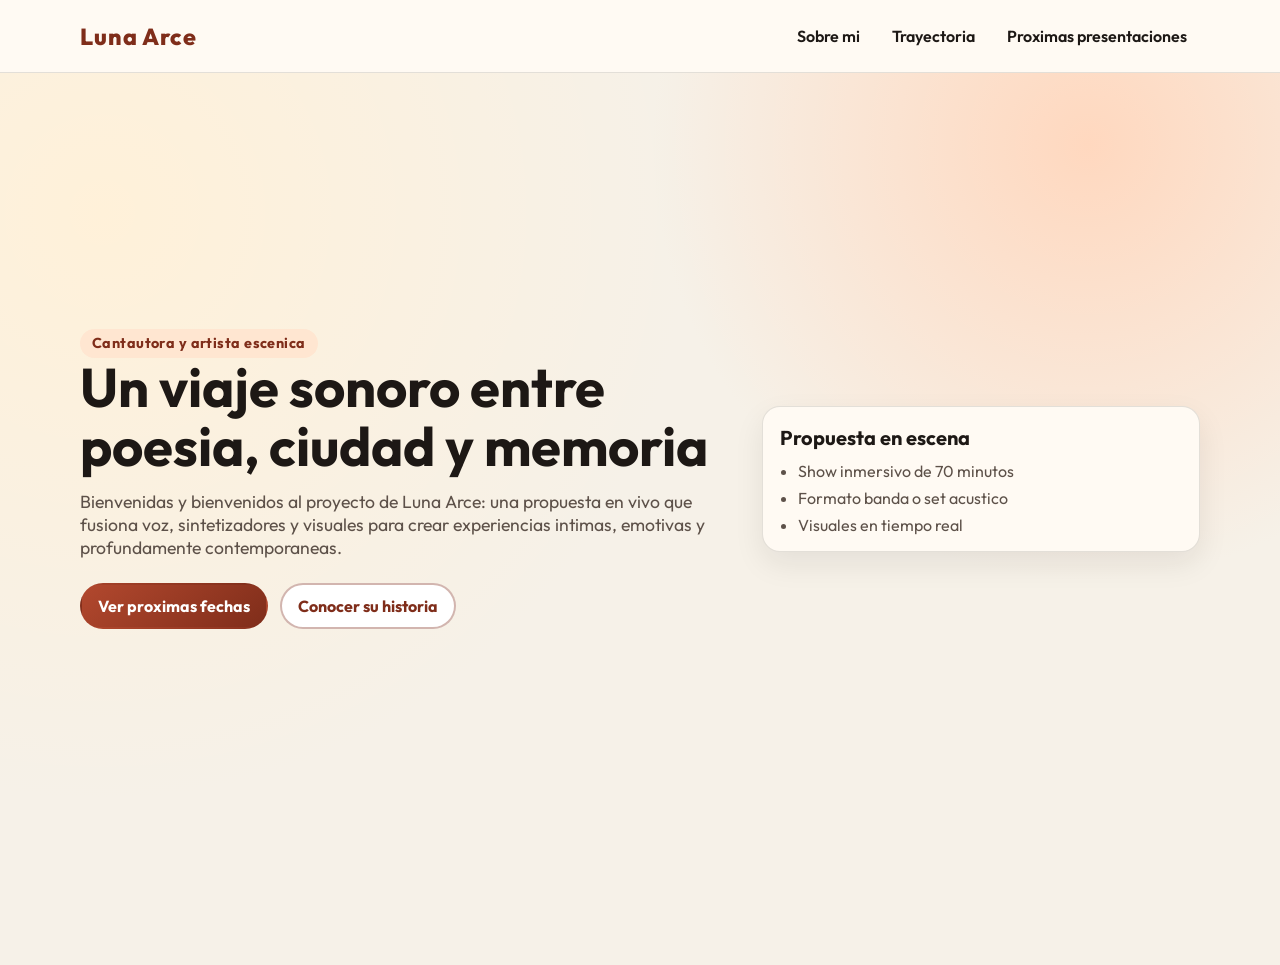
==== index.html @ 6edcebe6 "Primera subida con index y about me listo y funcionando" ====
<!DOCTYPE html>
<html lang="es">
<head>
    <meta charset="UTF-8">
    <meta name="viewport" content="width=device-width, initial-scale=1.0">
    <title>Luna Arce | Bienvenida</title>
    <meta name="description" content="Landing oficial de Luna Arce con una bienvenida clara a su universo artistico.">
    <link rel="stylesheet" href="styles.css">
</head>
<body>
    <a class="skip-link" href="#contenido-principal">Saltar al contenido principal</a>

    <header class="site-header" aria-label="Encabezado principal">
        <div class="container nav-wrap">
            <a class="brand" href="index.html" aria-label="Ir al inicio">Luna Arce</a>

            <nav aria-label="Navegacion principal">
                <ul class="nav-list">
                    <li><a href="aboutme.html">Sobre mi</a></li>
                    <li><a href="index.html#trayectoria">Trayectoria</a></li>
                    <li><a href="index.html#presentaciones">Proximas presentaciones</a></li>
                </ul>
            </nav>
        </div>
    </header>

    <main id="contenido-principal">
        <section id="inicio" class="hero" aria-labelledby="hero-title">
            <div class="container hero-grid">
                <div class="hero-copy">
                    <p class="eyebrow">Cantautora y artista escenica</p>
                    <h1 id="hero-title">Un viaje sonoro entre poesia, ciudad y memoria</h1>
                    <p class="hero-description">
                        Bienvenidas y bienvenidos al proyecto de Luna Arce: una propuesta en vivo
                        que fusiona voz, sintetizadores y visuales para crear experiencias intimas,
                        emotivas y profundamente contemporaneas.
                    </p>
                    <div class="hero-actions">
                        <a class="btn-primary" href="index.html#presentaciones">Ver proximas fechas</a>
                        <a class="btn-secondary" href="aboutme.html">Conocer su historia</a>
                    </div>
                </div>

                <aside class="hero-highlight" aria-label="Resumen del proyecto artistico">
                    <h2>Propuesta en escena</h2>
                    <ul>
                        <li>Show inmersivo de 70 minutos</li>
                        <li>Formato banda o set acustico</li>
                        <li>Visuales en tiempo real</li>
                    </ul>
                </aside>
            </div>
        </section>

        <section id="trayectoria" class="anchor-placeholder" aria-label="Ancla de trayectoria"></section>
        <section id="presentaciones" class="anchor-placeholder" aria-label="Ancla de proximas presentaciones"></section>
    </main>
</body>
</html>
---- styles.css ----
@import url("https://fonts.googleapis.com/css2?family=Outfit:wght@400;600;700;800&display=swap");

:root {
    --bg: #f6f1e8;
    --surface: #fffaf2;
    --text: #1d1815;
    --muted: #5d5149;
    --accent: #b2482e;
    --accent-strong: #7f2d1a;
    --focus: #0b63ce;
    --border: rgba(29, 24, 21, 0.12);
}

* {
    box-sizing: border-box;
}

html {
    scroll-behavior: smooth;
}

body {
    margin: 0;
    font-family: "Outfit", "Segoe UI", sans-serif;
    color: var(--text);
    background:
        radial-gradient(circle at 85% 15%, #ffd8bf 0%, transparent 32%),
        radial-gradient(circle at 8% 22%, #fff1d9 0%, transparent 42%),
        var(--bg);
}

.container {
    width: min(1120px, 92%);
    margin: 0 auto;
}

.skip-link {
    position: absolute;
    left: -9999px;
    top: 0;
    background: var(--accent-strong);
    color: #fff;
    padding: 0.75rem 1rem;
    font-weight: 700;
}

.skip-link:focus {
    left: 1rem;
    top: 1rem;
    z-index: 1000;
}

.site-header {
    position: sticky;
    top: 0;
    z-index: 10;
    background: color-mix(in srgb, var(--surface) 93%, white 7%);
    border-bottom: 1px solid var(--border);
    backdrop-filter: blur(6px);
}

.nav-wrap {
    min-height: 4.5rem;
    display: flex;
    align-items: center;
    justify-content: space-between;
    gap: 1rem;
}

.brand {
    font-weight: 800;
    font-size: clamp(1.2rem, 2vw, 1.45rem);
    letter-spacing: 0.04em;
    color: var(--accent-strong);
    text-decoration: none;
}

.nav-list {
    list-style: none;
    margin: 0;
    padding: 0;
    display: flex;
    align-items: center;
    gap: 0.4rem;
}

.nav-list a {
    display: inline-block;
    padding: 0.55rem 0.8rem;
    border-radius: 999px;
    color: var(--text);
    text-decoration: none;
    font-weight: 600;
    transition: background-color 0.2s ease, color 0.2s ease;
}

.nav-list a:hover {
    background: #f4e2d3;
    color: var(--accent-strong);
}

.nav-list a[aria-current="page"] {
    background: #f4e2d3;
    color: var(--accent-strong);
}

.brand:focus-visible,
.nav-list a:focus-visible {
    outline: 3px solid var(--focus);
    outline-offset: 2px;
}

.hero {
    min-height: calc(100vh - 4.5rem);
    display: grid;
    align-items: center;
    padding: 3rem 0 4rem;
}

.hero-grid {
    display: grid;
    grid-template-columns: 1.2fr 0.8fr;
    gap: 1.5rem;
    align-items: center;
}

.eyebrow {
    display: inline-block;
    margin: 0;
    padding: 0.35rem 0.75rem;
    border-radius: 999px;
    font-size: 0.9rem;
    font-weight: 700;
    letter-spacing: 0.03em;
    color: var(--accent-strong);
    background: #ffe6d1;
}

.hero-copy h1 {
    margin-top: 0;
    margin-bottom: 0.9rem;
    color: var(--text);
    font-size: clamp(2rem, 5vw, 3.4rem);
    line-height: 1.08;
    max-width: 18ch;
}

.hero-description {
    margin: 0;
    color: var(--muted);
    font-size: clamp(1rem, 1.4vw, 1.1rem);
    max-width: 56ch;
}

.hero-actions {
    margin-top: 1.5rem;
    display: flex;
    flex-wrap: wrap;
    gap: 0.75rem;
}

.btn-primary,
.btn-secondary {
    display: inline-block;
    text-decoration: none;
    font-weight: 700;
    padding: 0.7rem 1rem;
    border-radius: 999px;
    border: 2px solid transparent;
}

.btn-primary {
    background: linear-gradient(140deg, var(--accent) 0%, var(--accent-strong) 100%);
    color: #fff;
}

.btn-secondary {
    background: #fff;
    color: var(--accent-strong);
    border-color: rgba(127, 45, 26, 0.35);
}

.btn-primary:hover,
.btn-secondary:hover {
    transform: translateY(-1px);
}

.btn-primary:focus-visible,
.btn-secondary:focus-visible {
    outline: 3px solid var(--focus);
    outline-offset: 2px;
}

.hero-highlight {
    background: color-mix(in srgb, var(--surface) 92%, white 8%);
    border: 1px solid var(--border);
    border-radius: 18px;
    padding: 1.1rem 1.1rem 1rem;
    box-shadow: 0 12px 30px rgba(29, 24, 21, 0.08);
}

.hero-highlight h2 {
    margin-top: 0;
    margin-bottom: 0.7rem;
    font-size: 1.25rem;
}

.hero-highlight ul {
    margin: 0;
    padding-left: 1.1rem;
    color: var(--muted);
}

.hero-highlight li + li {
    margin-top: 0.45rem;
}

.anchor-placeholder {
    min-height: 2rem;
}

.page-main {
    padding: 2.5rem 0 4rem;
}

.section-shell + .section-shell {
    margin-top: 1.2rem;
}

.page-title {
    margin: 0.35rem 0 0.8rem;
    font-size: clamp(1.9rem, 4.5vw, 3rem);
    line-height: 1.12;
}

.section-intro {
    max-width: 60ch;
    margin: 0;
    color: var(--muted);
    font-size: 1.06rem;
}

.about-grid {
    display: grid;
    grid-template-columns: 1.1fr 0.9fr;
    gap: 1rem;
}

.about-card {
    background: color-mix(in srgb, var(--surface) 94%, white 6%);
    border: 1px solid var(--border);
    border-radius: 18px;
    padding: 1.15rem;
    box-shadow: 0 10px 24px rgba(29, 24, 21, 0.07);
}

.about-card h2 {
    margin-top: 0;
    margin-bottom: 0.7rem;
    font-size: 1.3rem;
}

.about-card p {
    color: var(--muted);
}

.about-card ul {
    margin: 0;
    padding-left: 1.1rem;
    color: var(--muted);
}

.about-card li + li {
    margin-top: 0.45rem;
}

.quote-block {
    border-left: 5px solid var(--accent);
    padding: 0.35rem 0 0.35rem 1rem;
    max-width: 60ch;
}

.quote-block p {
    margin: 0;
    color: var(--text);
    font-size: clamp(1.05rem, 2vw, 1.3rem);
    line-height: 1.45;
}

.quote-block span {
    display: inline-block;
    margin-top: 0.55rem;
    color: var(--muted);
    font-weight: 700;
}

@media (max-width: 820px) {
    .nav-wrap {
        flex-direction: column;
        align-items: flex-start;
        padding: 0.75rem 0;
    }

    .nav-list {
        width: 100%;
        flex-wrap: wrap;
        gap: 0.45rem;
    }

    .hero {
        padding: 2rem 0 3rem;
    }

    .hero-grid {
        grid-template-columns: 1fr;
        gap: 1rem;
    }

    .hero-copy h1 {
        max-width: none;
    }

    .about-grid {
        grid-template-columns: 1fr;
    }
}
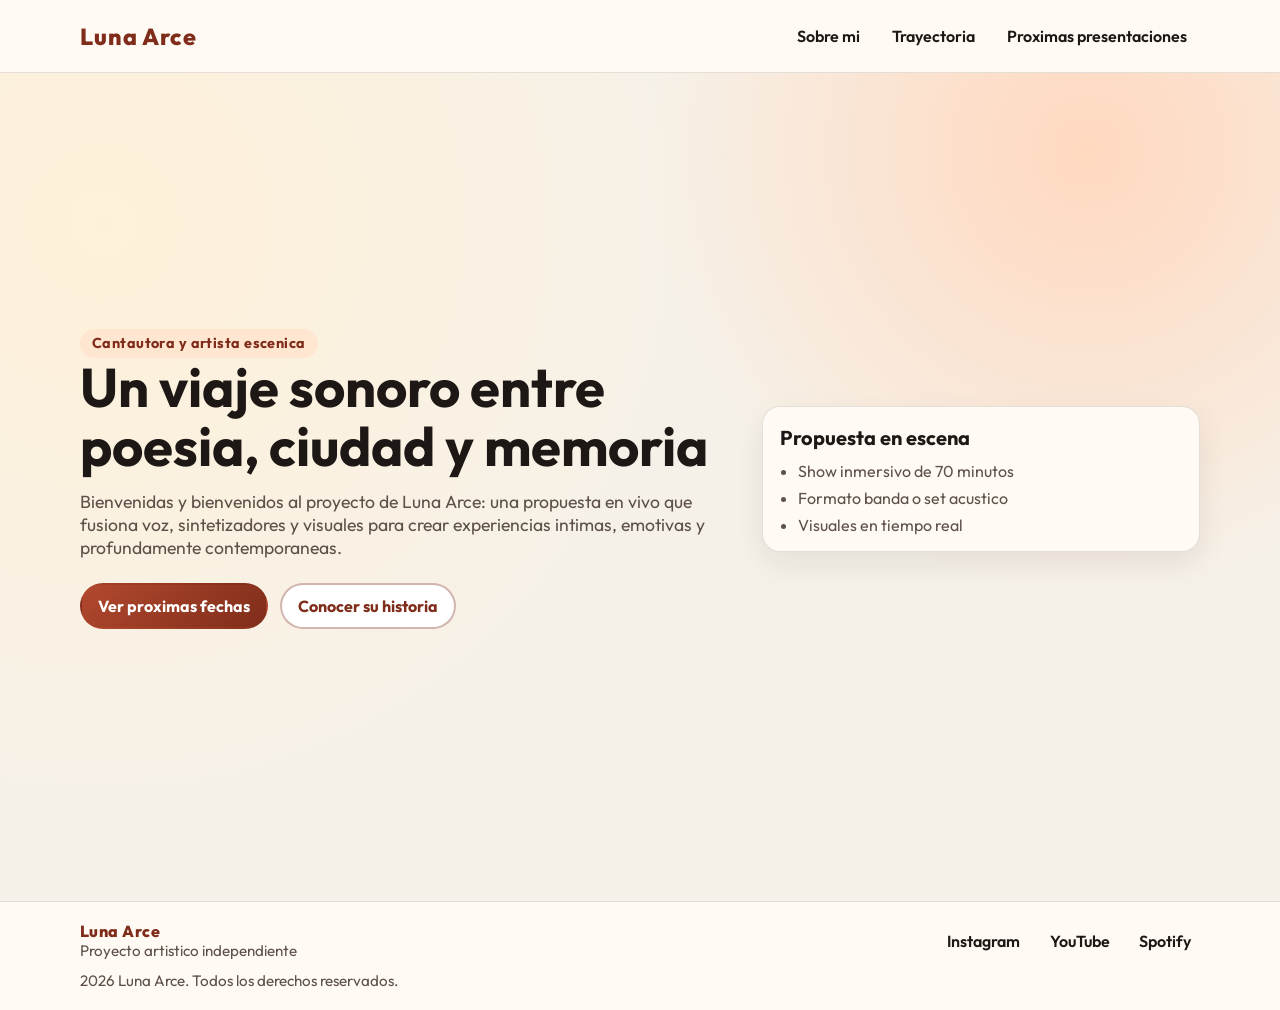
==== commit 44c1add9: "Se agrego la seccion de trayectoria, presentaciones y el footer a todas las paginas" ====
--- a/index.html
+++ b/index.html
@@ -17,8 +17,8 @@
             <nav aria-label="Navegacion principal">
                 <ul class="nav-list">
                     <li><a href="aboutme.html">Sobre mi</a></li>
-                    <li><a href="index.html#trayectoria">Trayectoria</a></li>
-                    <li><a href="index.html#presentaciones">Proximas presentaciones</a></li>
+                    <li><a href="trayectoria.html">Trayectoria</a></li>
+                    <li><a href="presentaciones.html">Proximas presentaciones</a></li>
                 </ul>
             </nav>
         </div>
@@ -36,7 +36,7 @@
                         emotivas y profundamente contemporaneas.
                     </p>
                     <div class="hero-actions">
-                        <a class="btn-primary" href="index.html#presentaciones">Ver proximas fechas</a>
+                        <a class="btn-primary" href="presentaciones.html">Ver proximas fechas</a>
                         <a class="btn-secondary" href="aboutme.html">Conocer su historia</a>
                     </div>
                 </div>
@@ -52,8 +52,25 @@
             </div>
         </section>
 
-        <section id="trayectoria" class="anchor-placeholder" aria-label="Ancla de trayectoria"></section>
-        <section id="presentaciones" class="anchor-placeholder" aria-label="Ancla de proximas presentaciones"></section>
     </main>
+
+    <footer class="site-footer" aria-label="Pie de pagina">
+        <div class="container footer-wrap">
+            <div>
+                <p class="footer-brand">Luna Arce</p>
+                <p class="footer-copy">Proyecto artistico independiente</p>
+            </div>
+
+            <nav aria-label="Redes sociales">
+                <ul class="footer-links">
+                    <li><a href="https://www.instagram.com/" target="_blank" rel="noopener noreferrer">Instagram</a></li>
+                    <li><a href="https://www.youtube.com/" target="_blank" rel="noopener noreferrer">YouTube</a></li>
+                    <li><a href="https://open.spotify.com/" target="_blank" rel="noopener noreferrer">Spotify</a></li>
+                </ul>
+            </nav>
+
+            <p class="footer-legal">2026 Luna Arce. Todos los derechos reservados.</p>
+        </div>
+    </footer>
 </body>
 </html>
--- a/styles.css
+++ b/styles.css
@@ -215,10 +215,6 @@
     margin-top: 0.45rem;
 }
 
-.anchor-placeholder {
-    min-height: 2rem;
-}
-
 .page-main {
     padding: 2.5rem 0 4rem;
 }
@@ -294,6 +290,169 @@
     font-weight: 700;
 }
 
+.timeline-list {
+    list-style: none;
+    margin: 0;
+    padding: 0;
+    display: grid;
+    gap: 0.95rem;
+}
+
+.timeline-item {
+    background: color-mix(in srgb, var(--surface) 94%, white 6%);
+    border: 1px solid var(--border);
+    border-left: 6px solid var(--accent);
+    border-radius: 16px;
+    padding: 1rem 1.05rem;
+    box-shadow: 0 10px 22px rgba(29, 24, 21, 0.07);
+}
+
+.timeline-item h2 {
+    margin-top: 0;
+    margin-bottom: 0.55rem;
+    font-size: clamp(1.1rem, 2.4vw, 1.35rem);
+}
+
+.timeline-item p {
+    margin: 0;
+    color: var(--muted);
+}
+
+.stats-grid {
+    display: grid;
+    grid-template-columns: repeat(3, minmax(0, 1fr));
+    gap: 0.9rem;
+}
+
+.stat-card {
+    background: color-mix(in srgb, var(--surface) 94%, white 6%);
+    border: 1px solid var(--border);
+    border-radius: 16px;
+    padding: 1rem;
+    box-shadow: 0 10px 22px rgba(29, 24, 21, 0.07);
+}
+
+.stat-number {
+    margin: 0;
+    font-size: clamp(1.8rem, 4.5vw, 2.5rem);
+    font-weight: 800;
+    color: var(--accent-strong);
+}
+
+.stat-label {
+    margin: 0.35rem 0 0;
+    color: var(--muted);
+}
+
+.event-grid {
+    display: grid;
+    grid-template-columns: repeat(3, minmax(0, 1fr));
+    gap: 0.9rem;
+}
+
+.event-card {
+    background: color-mix(in srgb, var(--surface) 94%, white 6%);
+    border: 1px solid var(--border);
+    border-radius: 16px;
+    padding: 1rem;
+    box-shadow: 0 10px 22px rgba(29, 24, 21, 0.07);
+}
+
+.event-city {
+    margin: 0;
+    color: var(--accent-strong);
+    font-weight: 700;
+    letter-spacing: 0.02em;
+}
+
+.event-card h2 {
+    margin: 0.35rem 0 0.55rem;
+    font-size: 1.35rem;
+}
+
+.event-date {
+    margin: 0;
+    font-weight: 700;
+    color: var(--text);
+}
+
+.event-copy {
+    margin: 0.55rem 0 1rem;
+    color: var(--muted);
+}
+
+.notice-box {
+    background: color-mix(in srgb, var(--surface) 95%, white 5%);
+    border: 1px solid var(--border);
+    border-radius: 16px;
+    padding: 1.1rem;
+    box-shadow: 0 10px 22px rgba(29, 24, 21, 0.07);
+}
+
+.notice-box h2 {
+    margin-top: 0;
+    margin-bottom: 0.55rem;
+    font-size: 1.4rem;
+}
+
+.notice-box p {
+    margin-top: 0;
+    color: var(--muted);
+}
+
+.site-footer {
+    border-top: 1px solid var(--border);
+    background: color-mix(in srgb, var(--surface) 95%, white 5%);
+    padding: 1.2rem 0;
+}
+
+.footer-wrap {
+    display: grid;
+    grid-template-columns: 1fr auto;
+    gap: 0.7rem 1.2rem;
+    align-items: center;
+}
+
+.footer-brand {
+    margin: 0;
+    font-weight: 800;
+    color: var(--accent-strong);
+    letter-spacing: 0.03em;
+}
+
+.footer-copy,
+.footer-legal {
+    margin: 0;
+    color: var(--muted);
+    font-size: 0.95rem;
+}
+
+.footer-links {
+    list-style: none;
+    margin: 0;
+    padding: 0;
+    display: flex;
+    gap: 0.75rem;
+}
+
+.footer-links a {
+    color: var(--text);
+    text-decoration: none;
+    font-weight: 600;
+    padding: 0.3rem 0.55rem;
+    border-radius: 999px;
+}
+
+.footer-links a:hover {
+    background: #f4e2d3;
+    color: var(--accent-strong);
+}
+
+.footer-links a:focus-visible {
+    outline: 3px solid var(--focus);
+    outline-offset: 2px;
+}
+
 @media (max-width: 820px) {
     .nav-wrap {
         flex-direction: column;
@@ -323,4 +482,21 @@
     .about-grid {
         grid-template-columns: 1fr;
     }
-}
+
+    .stats-grid {
+        grid-template-columns: 1fr;
+    }
+
+    .event-grid {
+        grid-template-columns: 1fr;
+    }
+
+    .footer-wrap {
+        grid-template-columns: 1fr;
+        align-items: start;
+    }
+
+    .footer-links {
+        flex-wrap: wrap;
+    }
+}
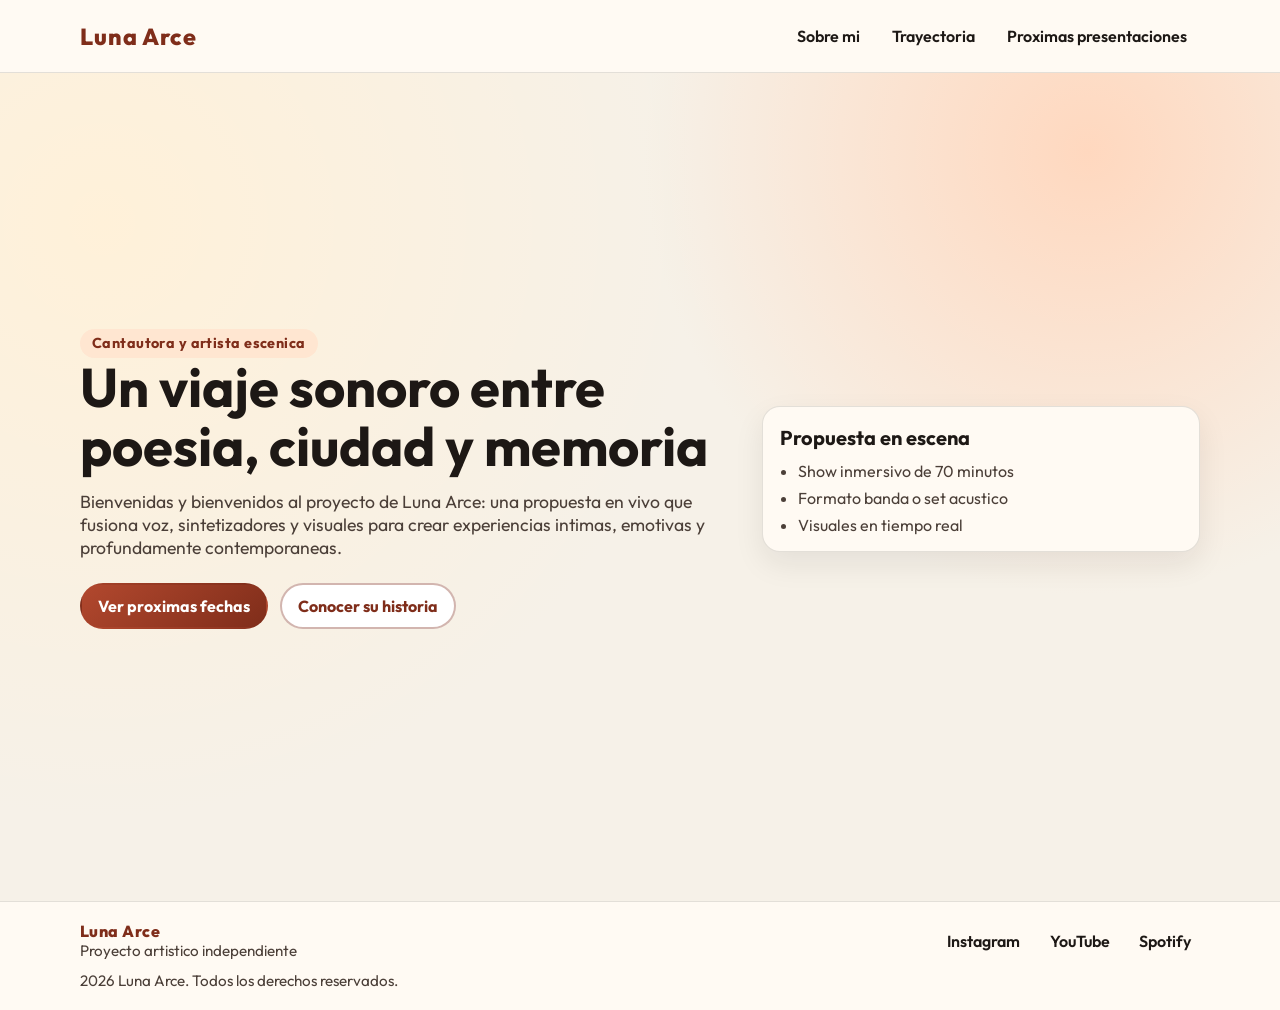
==== commit 00baab2d: "version final responsive" ====
--- a/index.html
+++ b/index.html
@@ -5,7 +5,52 @@
     <meta name="viewport" content="width=device-width, initial-scale=1.0">
     <title>Luna Arce | Bienvenida</title>
     <meta name="description" content="Landing oficial de Luna Arce con una bienvenida clara a su universo artistico.">
+        <meta name="robots" content="index,follow">
+        <meta name="author" content="Luna Arce">
+        <link rel="canonical" href="https://lunaarce.art/">
+
+        <meta property="og:type" content="website">
+        <meta property="og:locale" content="es_ES">
+        <meta property="og:site_name" content="Luna Arce">
+        <meta property="og:title" content="Luna Arce | Bienvenida">
+        <meta property="og:description" content="Bienvenida oficial al universo artistico de Luna Arce.">
+        <meta property="og:url" content="https://lunaarce.art/">
+        <meta property="og:image" content="https://images.unsplash.com/photo-1516280440614-37939bbacd81?auto=format&fit=crop&w=1200&q=80">
+
+        <meta name="twitter:card" content="summary_large_image">
+        <meta name="twitter:title" content="Luna Arce | Bienvenida">
+        <meta name="twitter:description" content="Conoce la propuesta escenica de Luna Arce y sus proximas fechas.">
+        <meta name="twitter:image" content="https://images.unsplash.com/photo-1516280440614-37939bbacd81?auto=format&fit=crop&w=1200&q=80">
+
     <link rel="stylesheet" href="styles.css">
+    <script src="script.js" defer></script>
+
+        <script type="application/ld+json">
+        {
+            "@context": "https://schema.org",
+            "@graph": [
+                {
+                    "@type": "WebSite",
+                    "name": "Luna Arce",
+                    "url": "https://lunaarce.art/",
+                    "inLanguage": "es"
+                },
+                {
+                    "@type": "Person",
+                    "name": "Luna Arce",
+                    "jobTitle": "Cantautora y artista escenica",
+                    "url": "https://lunaarce.art/",
+                    "description": "Artista independiente que fusiona poesia, cancion y puesta en escena audiovisual.",
+                    "image": "https://images.unsplash.com/photo-1516280440614-37939bbacd81?auto=format&fit=crop&w=1200&q=80",
+                    "sameAs": [
+                        "https://www.instagram.com/",
+                        "https://www.youtube.com/",
+                        "https://open.spotify.com/"
+                    ]
+                }
+            ]
+        }
+        </script>
 </head>
 <body>
     <a class="skip-link" href="#contenido-principal">Saltar al contenido principal</a>
@@ -14,8 +59,15 @@
         <div class="container nav-wrap">
             <a class="brand" href="index.html" aria-label="Ir al inicio">Luna Arce</a>
 
-            <nav aria-label="Navegacion principal">
-                <ul class="nav-list">
+            <nav class="site-nav" aria-label="Navegacion principal">
+                <button class="nav-toggle" type="button" aria-expanded="false" aria-controls="primary-navigation" aria-label="Abrir navegacion principal">
+                    <span class="nav-toggle-box" aria-hidden="true">
+                        <span class="nav-toggle-bar"></span>
+                        <span class="nav-toggle-bar"></span>
+                        <span class="nav-toggle-bar"></span>
+                    </span>
+                </button>
+                <ul id="primary-navigation" class="nav-list" data-visible="false">
                     <li><a href="aboutme.html">Sobre mi</a></li>
                     <li><a href="trayectoria.html">Trayectoria</a></li>
                     <li><a href="presentaciones.html">Proximas presentaciones</a></li>
@@ -63,9 +115,9 @@
 
             <nav aria-label="Redes sociales">
                 <ul class="footer-links">
-                    <li><a href="https://www.instagram.com/" target="_blank" rel="noopener noreferrer">Instagram</a></li>
-                    <li><a href="https://www.youtube.com/" target="_blank" rel="noopener noreferrer">YouTube</a></li>
-                    <li><a href="https://open.spotify.com/" target="_blank" rel="noopener noreferrer">Spotify</a></li>
+                    <li><a href="https://www.instagram.com/" target="_blank" rel="noopener noreferrer">Instagram<span class="sr-only"> (abre en nueva pestana)</span></a></li>
+                    <li><a href="https://www.youtube.com/" target="_blank" rel="noopener noreferrer">YouTube<span class="sr-only"> (abre en nueva pestana)</span></a></li>
+                    <li><a href="https://open.spotify.com/" target="_blank" rel="noopener noreferrer">Spotify<span class="sr-only"> (abre en nueva pestana)</span></a></li>
                 </ul>
             </nav>
 
--- a/styles.css
+++ b/styles.css
@@ -4,7 +4,7 @@
     --bg: #f6f1e8;
     --surface: #fffaf2;
     --text: #1d1815;
-    --muted: #5d5149;
+    --muted: #4b3f38;
     --accent: #b2482e;
     --accent-strong: #7f2d1a;
     --focus: #0b63ce;
@@ -20,6 +20,10 @@
 }
 
 body {
+    min-height: 100vh;
+    min-height: 100dvh;
+    display: flex;
+    flex-direction: column;
     margin: 0;
     font-family: "Outfit", "Segoe UI", sans-serif;
     color: var(--text);
@@ -29,9 +33,25 @@
         var(--bg);
 }
 
+main {
+    flex: 1 0 auto;
+}
+
 .container {
     width: min(1120px, 92%);
     margin: 0 auto;
+}
+
+.sr-only {
+    position: absolute;
+    width: 1px;
+    height: 1px;
+    padding: 0;
+    margin: -1px;
+    overflow: hidden;
+    clip: rect(0, 0, 0, 0);
+    white-space: nowrap;
+    border: 0;
 }
 
 .skip-link {
@@ -73,6 +93,40 @@
     letter-spacing: 0.04em;
     color: var(--accent-strong);
     text-decoration: none;
+    white-space: nowrap;
+}
+
+.site-nav {
+    position: relative;
+}
+
+.nav-toggle {
+    display: none;
+    border: 1px solid rgba(127, 45, 26, 0.35);
+    background: #fff;
+    color: var(--accent-strong);
+    border-radius: 999px;
+    font-weight: 700;
+    width: 2.3rem;
+    height: 2.3rem;
+    padding: 0;
+    cursor: pointer;
+}
+
+.nav-toggle-box {
+    width: 1rem;
+    height: 0.82rem;
+    display: inline-flex;
+    flex-direction: column;
+    justify-content: space-between;
+}
+
+.nav-toggle-bar {
+    display: block;
+    width: 100%;
+    height: 2px;
+    background: var(--accent-strong);
+    border-radius: 999px;
 }
 
 .nav-list {
@@ -105,7 +159,8 @@
 }
 
 .brand:focus-visible,
-.nav-list a:focus-visible {
+.nav-list a:focus-visible,
+.nav-toggle:focus-visible {
     outline: 3px solid var(--focus);
     outline-offset: 2px;
 }
@@ -401,6 +456,7 @@
 }
 
 .site-footer {
+    margin-top: auto;
     border-top: 1px solid var(--border);
     background: color-mix(in srgb, var(--surface) 95%, white 5%);
     padding: 1.2rem 0;
@@ -453,17 +509,68 @@
     outline-offset: 2px;
 }
 
+@media (prefers-reduced-motion: reduce) {
+    html {
+        scroll-behavior: auto;
+    }
+
+    *,
+    *::before,
+    *::after {
+        animation-duration: 0.01ms !important;
+        animation-iteration-count: 1 !important;
+        transition-duration: 0.01ms !important;
+    }
+
+    .btn-primary:hover,
+    .btn-secondary:hover {
+        transform: none;
+    }
+}
+
 @media (max-width: 820px) {
     .nav-wrap {
+        justify-content: space-between;
+        align-items: center;
+        padding: 0.75rem 0;
+        min-height: auto;
+        gap: 0.75rem;
+    }
+
+    .site-nav {
+        width: auto;
+        margin-left: auto;
+    }
+
+    .nav-toggle {
+        display: inline-flex;
+        align-items: center;
+        justify-content: center;
+    }
+
+    .nav-list {
+        display: none;
+        position: absolute;
+        right: 0;
+        top: calc(100% + 0.55rem);
+        z-index: 30;
+        width: max-content;
+        min-width: 15rem;
         flex-direction: column;
-        align-items: flex-start;
-        padding: 0.75rem 0;
-    }
-
-    .nav-list {
-        width: 100%;
-        flex-wrap: wrap;
-        gap: 0.45rem;
+        align-items: stretch;
+        gap: 0.35rem;
+        padding: 0.5rem;
+        background: color-mix(in srgb, var(--surface) 96%, white 4%);
+        border: 1px solid var(--border);
+        border-radius: 12px;
+    }
+
+    .nav-list[data-visible="true"] {
+        display: flex;
+    }
+
+    .nav-list a {
+        text-align: left;
     }
 
     .hero {
@@ -500,3 +607,22 @@
         flex-wrap: wrap;
     }
 }
+
+@media (max-width: 560px) {
+    .hero-actions {
+        flex-direction: column;
+        align-items: stretch;
+    }
+
+    .hero-actions .btn-primary,
+    .hero-actions .btn-secondary,
+    .event-card .btn-primary,
+    .notice-box .btn-secondary {
+        width: 100%;
+        text-align: center;
+    }
+
+    .nav-toggle {
+        width: 2.3rem;
+    }
+}
